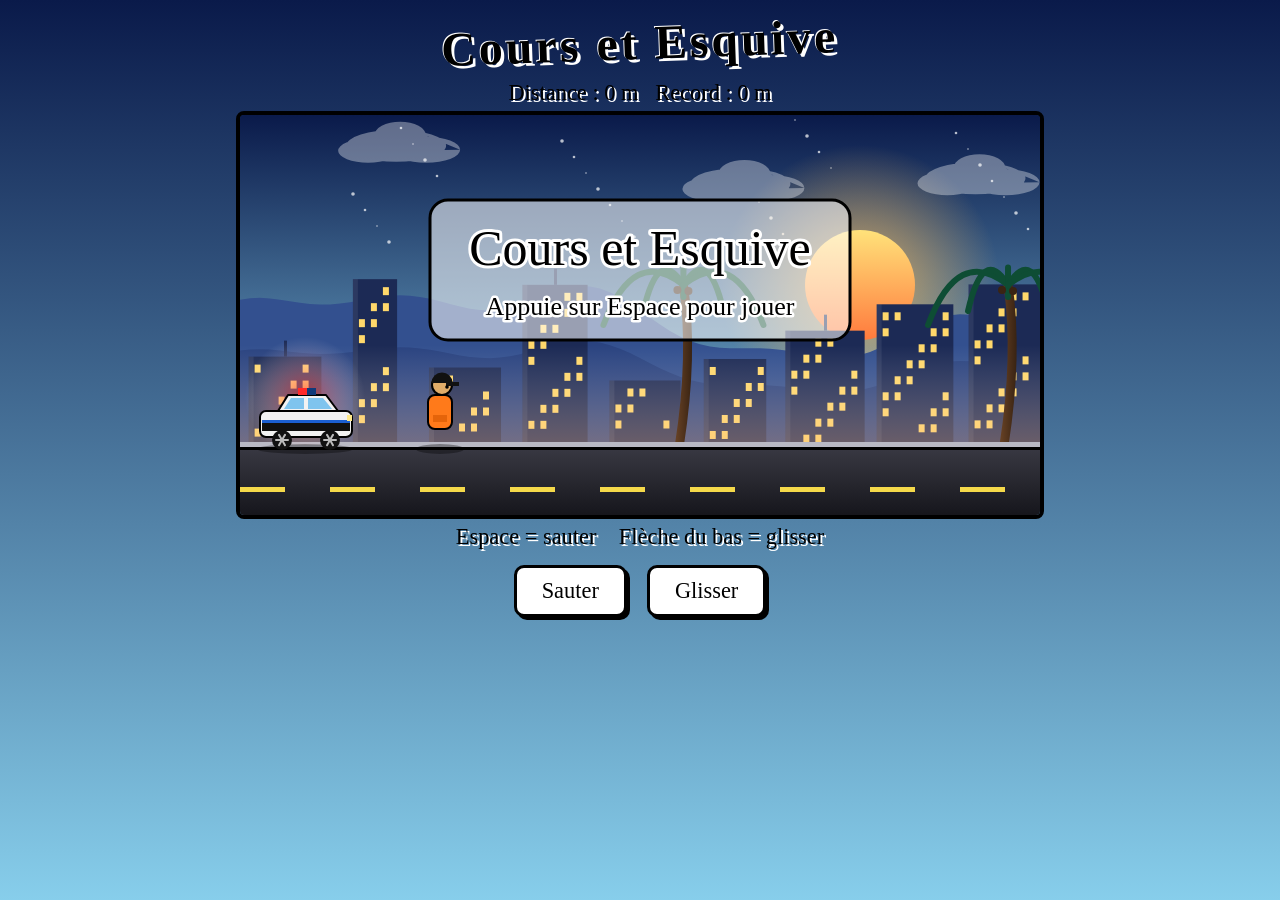
==== projet/index.html @ 305ef592 "Mardi 20 - fin de journée" ====
<!DOCTYPE html>
<html lang="fr">
<head>
  <meta charset="UTF-8">
  <meta name="viewport" content="width=device-width, initial-scale=1">
  <title>Cours et Esquive</title>
  <link rel="stylesheet" href="style.css">
</head>
<body>
  <h1>Cours et Esquive</h1>
  <p class="score">Distance : <span id="score">0</span> m &nbsp; Record : <span id="record">0</span> m</p>
  <canvas id="jeu" width="800" height="400"></canvas>
  <p class="aide">Espace = sauter &nbsp;&nbsp; Flèche du bas = glisser</p>
  <div class="boutons">
    <button id="btnSaut">Sauter</button>
    <button id="btnGlisse">Glisser</button>
  </div>
  <script src="script.js"></script>
</body>
</html>
---- projet/style.css ----
body {
  margin: 0;
  min-height: 100vh;
  display: flex;
  flex-direction: column;
  align-items: center;
  background: linear-gradient(to bottom, #0a1a4a, #87ceeb);
  color: #000;
  font-family: "Permanent Marker", "Marker Felt", "Segoe Print", "Chalkboard SE", Impact, cursive;
}

h1 {
  font-size: 3rem;
  margin: 15px 0 5px;
  transform: rotate(-2deg);
  letter-spacing: 3px;
  text-shadow: 3px 3px 0 #fff, -1px -1px 0 #fff;
}

.score, .aide {
  font-size: 1.4rem;
  margin: 5px;
  text-shadow: 2px 2px 0 #fff;
}

canvas {
  max-width: 95%;
  border: 4px solid #000;
  border-radius: 8px;
  background: transparent;
}

.boutons {
  display: flex;
  gap: 20px;
  margin-top: 10px;
}

button {
  font-family: inherit;
  font-size: 1.4rem;
  color: #000;
  background: #fff;
  border: 3px solid #000;
  border-radius: 10px;
  padding: 10px 25px;
  cursor: pointer;
  box-shadow: 3px 3px 0 #000;
}

button:active {
  transform: translate(2px, 2px);
  box-shadow: 1px 1px 0 #000;
}
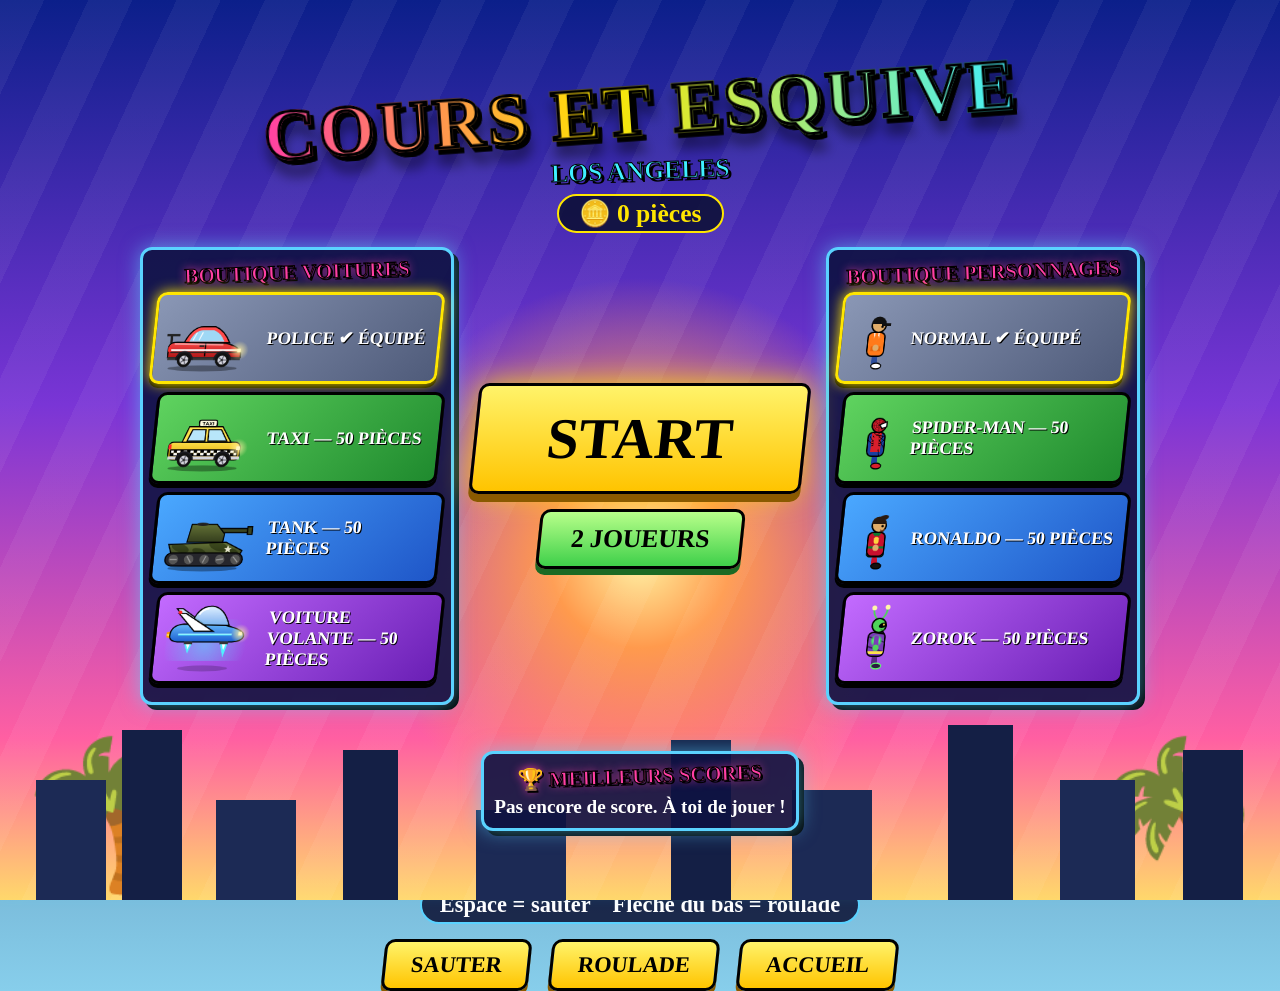
==== commit 8bf2b216: "Mercredi 21 - fin de journée" ====
--- a/projet/index.html
+++ b/projet/index.html
@@ -7,13 +7,41 @@
   <link rel="stylesheet" href="style.css">
 </head>
 <body>
+  <div id="accueil">
+    <span class="palmier gauche">🌴</span>
+    <span class="palmier droite">🌴</span>
+    <h2 class="titre-accueil">Cours et Esquive</h2>
+    <p class="lieu">Los Angeles</p>
+    <p class="pieces-accueil">🪙 <span id="piecesAccueil">0</span> pièces</p>
+    <div class="scene">
+      <section class="boutique">
+        <h3>Boutique voitures</h3>
+        <div id="listeVoitures"></div>
+      </section>
+      <div class="centre">
+        <button id="btnStart">START</button>
+        <button id="btn2Joueurs">2 JOUEURS</button>
+      </div>
+      <section class="boutique">
+        <h3>Boutique personnages</h3>
+        <div id="listePersos"></div>
+      </section>
+    </div>
+    <p id="messageBoutique"></p>
+    <section class="boutique tableau-scores">
+      <h3>🏆 Meilleurs scores</h3>
+      <div id="listeScores"></div>
+    </section>
+  </div>
   <h1>Cours et Esquive</h1>
-  <p class="score">Distance : <span id="score">0</span> m &nbsp; Record : <span id="record">0</span> m</p>
+  <p class="score">Distance : <span id="score">0</span> m &nbsp; Record : <span id="record">0</span> m &nbsp; Pièces : <span id="pieces">0</span></p>
   <canvas id="jeu" width="800" height="400"></canvas>
-  <p class="aide">Espace = sauter &nbsp;&nbsp; Flèche du bas = glisser</p>
+  <canvas id="jeu2" width="800" height="400" hidden></canvas>
+  <p class="aide" id="aide">Espace = sauter &nbsp;&nbsp; Flèche du bas = roulade</p>
   <div class="boutons">
     <button id="btnSaut">Sauter</button>
-    <button id="btnGlisse">Glisser</button>
+    <button id="btnGlisse">Roulade</button>
+    <button id="btnAccueil">Accueil</button>
   </div>
   <script src="script.js"></script>
 </body>
--- a/projet/style.css
+++ b/projet/style.css
@@ -52,3 +52,406 @@
   transform: translate(2px, 2px);
   box-shadow: 1px 1px 0 #000;
 }
+
+/* ---------- Page d'accueil : Los Angeles ---------- */
+#accueil {
+  position: fixed;
+  inset: 0;
+  z-index: 10;
+  display: flex;
+  flex-direction: column;
+  align-items: center;
+  justify-content: center;
+  overflow: hidden;
+  background:
+    radial-gradient(circle at 50% 62%, #ffe27a 0, #ff9a4d 90px, rgba(255, 122, 61, 0) 260px),
+    linear-gradient(to bottom, #0a1a4a, #8a44b8 45%, #ff7a3d 85%, #ffd86b);
+}
+
+/* les immeubles de la ville, en bas de l'écran */
+#accueil::after {
+  content: "";
+  position: absolute;
+  left: 0;
+  right: 0;
+  bottom: 0;
+  height: 200px;
+  background:
+    linear-gradient(#1c2a55, #1c2a55) 3% 100% / 70px 120px no-repeat,
+    linear-gradient(#141f45, #141f45) 10% 100% / 60px 170px no-repeat,
+    linear-gradient(#1c2a55, #1c2a55) 18% 100% / 80px 100px no-repeat,
+    linear-gradient(#141f45, #141f45) 28% 100% / 55px 150px no-repeat,
+    linear-gradient(#1c2a55, #1c2a55) 40% 100% / 90px 90px no-repeat,
+    linear-gradient(#141f45, #141f45) 55% 100% / 60px 160px no-repeat,
+    linear-gradient(#1c2a55, #1c2a55) 66% 100% / 80px 110px no-repeat,
+    linear-gradient(#141f45, #141f45) 78% 100% / 65px 175px no-repeat,
+    linear-gradient(#1c2a55, #1c2a55) 88% 100% / 75px 120px no-repeat,
+    linear-gradient(#141f45, #141f45) 97% 100% / 60px 150px no-repeat;
+  pointer-events: none;
+}
+
+#accueil.cache {
+  display: none;
+}
+
+.palmier {
+  position: absolute;
+  bottom: 0;
+  font-size: 9rem;
+  pointer-events: none;
+}
+
+.palmier.gauche { left: 1%; }
+.palmier.droite { right: 1%; }
+
+.titre-accueil {
+  position: relative;
+  z-index: 1;
+  margin: 0;
+  font-size: 3.5rem;
+  transform: rotate(-2deg);
+  letter-spacing: 3px;
+  color: #000;
+  text-shadow: 3px 3px 0 #fff, -1px -1px 0 #fff;
+}
+
+.lieu, .pieces-accueil {
+  position: relative;
+  z-index: 1;
+  margin: 4px;
+  font-size: 1.6rem;
+  color: #000;
+  text-shadow: 2px 2px 0 #fff;
+}
+
+.scene {
+  position: relative;
+  z-index: 1;
+  display: grid;
+  grid-template-columns: 1fr auto 1fr;
+  align-items: center;
+  gap: 20px;
+  width: 95%;
+  max-width: 1000px;
+  margin-top: 10px;
+}
+
+.boutique {
+  background: rgba(255, 255, 255, 0.8);
+  border: 3px solid #000;
+  border-radius: 12px;
+  padding: 10px;
+  box-shadow: 4px 4px 0 #000;
+}
+
+.boutique h3 {
+  margin: 0 0 8px;
+  text-align: center;
+  font-size: 1.3rem;
+}
+
+.boutique button {
+  display: block;
+  width: 100%;
+  margin-bottom: 8px;
+  font-size: 1.1rem;
+  padding: 8px 10px;
+}
+
+.boutique button.possede { background: #c8f7c5; }
+.boutique button.choisi { background: #ffd23f; }
+
+#btnStart {
+  font-size: 3rem;
+  padding: 25px 50px;
+  background: #ffd23f;
+  box-shadow: 6px 6px 0 #000;
+}
+
+#messageBoutique {
+  position: relative;
+  z-index: 1;
+  min-height: 1.6rem;
+  margin: 10px;
+  font-size: 1.3rem;
+  color: #000;
+  text-shadow: 2px 2px 0 #fff;
+}
+
+.tableau-scores {
+  position: relative;
+  z-index: 1;
+  min-width: 220px;
+  text-align: center;
+  font-size: 1.2rem;
+}
+
+/* ---------- Mode 2 joueurs : écran partagé en deux ---------- */
+.centre {
+  display: flex;
+  flex-direction: column;
+  align-items: center;
+  gap: 15px;
+}
+
+#btn2Joueurs {
+  font-size: 1.6rem;
+  padding: 12px 30px;
+  background: #7dff6b;
+}
+
+canvas[hidden] {
+  display: none;
+}
+
+body.deux h1,
+body.deux .score,
+body.deux #btnSaut,
+body.deux #btnGlisse {
+  display: none;
+}
+
+body.deux canvas {
+  height: 40vh;
+  width: auto;
+  max-width: 95%;
+  margin-top: 6px;
+}
+
+/* Écrans du mode 2 joueurs : on prend presque toute la hauteur de la fenêtre */
+body.deux canvas {
+  height: calc((100vh - 80px) / 2);
+  max-width: 100%;
+  object-fit: contain;
+  margin-top: 4px;
+  border-width: 3px;
+}
+
+body.deux .aide {
+  font-size: 1rem;
+  margin: 2px;
+}
+
+body.deux .boutons {
+  margin-top: 2px;
+}
+
+body.deux .boutons button {
+  font-size: 1rem;
+  padding: 3px 14px;
+}
+
+/* Mode 1 joueur : le jeu prend toute la hauteur de la fenêtre (plein écran) */
+body:not(.deux) canvas {
+  height: calc(100vh - 150px);
+  width: auto;
+  max-width: 100%;
+  object-fit: contain;
+}
+
+/* Mode 2 joueurs : deux bandes pleine largeur, l'écran est coupé en deux à l'horizontale */
+body.deux canvas {
+  width: 100vw;
+  max-width: none;
+  margin: 0;
+  border-radius: 0;
+  border-left: 0;
+  border-right: 0;
+}
+
+/* Aperçu des skins dans les boutiques */
+.boutique button {
+  display: flex;
+  align-items: center;
+  gap: 10px;
+  text-align: left;
+}
+
+#accueil .boutique canvas {
+  height: 70px;
+  width: auto;
+  max-width: none;
+  border: 0;
+  border-radius: 0;
+  margin: 0;
+  flex-shrink: 0;
+}
+
+/* ---------- Nouveau look : couleurs vives, gros contours, cartes brillantes ---------- */
+body, button, #accueil {
+  font-family: Impact, Haettenschweiler, "Arial Black", sans-serif;
+  letter-spacing: 1px;
+}
+
+/* le jeu : couleurs plus vives et cadre lumineux */
+#jeu, #jeu2 {
+  filter: saturate(1.3) contrast(1.05);
+  border-color: #fff;
+  box-shadow: 0 0 0 4px #000, 0 0 25px rgba(90, 200, 255, 0.8);
+}
+
+h1 {
+  font-style: italic;
+  text-transform: uppercase;
+  color: #ffe600;
+  text-shadow: 3px 3px 0 #000, -2px -2px 0 #000, 2px -2px 0 #000, -2px 2px 0 #000, 0 6px 0 #1b2a8a;
+}
+
+/* compteurs en forme de pastille */
+.score, .aide {
+  background: rgba(10, 15, 50, 0.85);
+  color: #fff;
+  text-shadow: none;
+  border: 2px solid #5ad2ff;
+  border-radius: 20px;
+  padding: 4px 18px;
+  font-style: italic;
+}
+
+/* boutons : jaune brillant, penchés, avec une ombre épaisse */
+button {
+  background: linear-gradient(#fff36a, #ffc400);
+  border: 3px solid #000;
+  box-shadow: 0 5px 0 #8a5a00;
+  font-style: italic;
+  text-transform: uppercase;
+  transform: skewX(-6deg);
+  transition: transform 0.1s;
+}
+
+button:hover {
+  transform: skewX(-6deg) scale(1.05);
+}
+
+button:active {
+  transform: skewX(-6deg) translateY(4px);
+  box-shadow: 0 1px 0 #8a5a00;
+}
+
+/* page d'accueil */
+#accueil {
+  background:
+    repeating-linear-gradient(115deg, rgba(255, 255, 255, 0.05) 0 40px, rgba(255, 255, 255, 0) 40px 80px),
+    radial-gradient(circle at 50% 62%, #fff2a0 0, #ff9a4d 90px, rgba(255, 122, 61, 0) 280px),
+    linear-gradient(to bottom, #0b1f8a, #7a35d6 45%, #ff5fa2 82%, #ffd86b);
+}
+
+.titre-accueil {
+  font-size: 4.5rem;
+  font-style: italic;
+  text-transform: uppercase;
+  color: #ffe600;
+  text-shadow: 4px 4px 0 #000, -3px -3px 0 #000, 3px -3px 0 #000, -3px 3px 0 #000, 0 9px 0 #1b2a8a;
+}
+
+.lieu {
+  font-style: italic;
+  text-transform: uppercase;
+  color: #fff;
+  text-shadow: 2px 2px 0 #000, -1px -1px 0 #000;
+}
+
+.pieces-accueil {
+  background: rgba(10, 15, 50, 0.85);
+  color: #ffe600;
+  text-shadow: none;
+  border: 2px solid #ffe600;
+  border-radius: 22px;
+  padding: 2px 20px;
+}
+
+/* boutiques : panneau sombre et cartes de couleur selon la rareté */
+#accueil .boutique {
+  background: rgba(14, 18, 66, 0.9);
+  color: #fff;
+  border: 3px solid #5ad2ff;
+  box-shadow: 0 0 20px rgba(90, 210, 255, 0.6), 5px 5px 0 #000;
+}
+
+#accueil .boutique h3 {
+  color: #ffe600;
+  font-style: italic;
+  text-transform: uppercase;
+  text-shadow: 2px 2px 0 #000;
+}
+
+#accueil .boutique button {
+  color: #fff;
+  text-shadow: 1px 1px 0 #000;
+  border: 3px solid #000;
+  box-shadow: 0 4px 0 #000;
+}
+
+#accueil .boutique button:nth-child(1) { background: linear-gradient(135deg, #8a97b5, #4f5b7a); }  /* commun */
+#accueil .boutique button:nth-child(2) { background: linear-gradient(135deg, #5fd35f, #1f8a2e); }  /* peu commun */
+#accueil .boutique button:nth-child(3) { background: linear-gradient(135deg, #4aa8ff, #1f56c8); }  /* rare */
+#accueil .boutique button:nth-child(4) { background: linear-gradient(135deg, #c36bff, #6a1fb5); }  /* épique */
+
+#accueil .boutique button.possede { border-color: #7dff6b; }
+
+#accueil .boutique button.choisi {
+  border-color: #ffe600;
+  box-shadow: 0 0 14px #ffe600, 0 4px 0 #000;
+}
+
+#btnStart {
+  font-size: 3.6rem;
+  padding: 20px 70px;
+  color: #000;
+  background: linear-gradient(#fff36a, #ffc400);
+  box-shadow: 0 8px 0 #8a5a00, 0 0 30px rgba(255, 230, 0, 0.8);
+}
+
+#btn2Joueurs {
+  color: #000;
+  background: linear-gradient(#b8ff8a, #3fd04a);
+  box-shadow: 0 6px 0 #1b6a24;
+}
+
+#messageBoutique {
+  color: #fff;
+  font-style: italic;
+  text-shadow: 2px 2px 0 #000;
+}
+
+/* ---------- Écriture graffiti (style rue de Los Angeles) ---------- */
+body, button, #accueil {
+  font-family: "Permanent Marker", "Ink Free", "Segoe Print", "Marker Felt", "Comic Sans MS", cursive;
+  font-weight: bold;
+  letter-spacing: 0;
+}
+
+/* gros titres : lettres de bombe de peinture, remplies de couleurs avec un contour noir */
+.titre-accueil, h1 {
+  font-style: normal;
+  text-transform: uppercase;
+  transform: rotate(-4deg);
+  background: linear-gradient(90deg, #ff3fa4, #ffe600 45%, #3ff0ff);
+  -webkit-background-clip: text;
+  background-clip: text;
+  color: transparent;
+  -webkit-text-stroke: 3px #000;
+  paint-order: stroke fill;
+  text-shadow: none;
+  filter: drop-shadow(4px 5px 0 #000) drop-shadow(0 12px 6px rgba(0, 0, 0, 0.4));
+}
+
+.lieu {
+  font-style: normal;
+  color: #3ff0ff;
+  -webkit-text-stroke: 1px #000;
+  transform: rotate(-2deg);
+  text-shadow: 3px 3px 0 #000;
+}
+
+#accueil .boutique h3 {
+  font-style: normal;
+  color: #ff3fa4;
+  -webkit-text-stroke: 1px #000;
+  text-shadow: 2px 2px 0 #000, 0 0 10px #ff3fa4;
+  transform: rotate(-2deg);
+}
+
+button, .score, .aide, #messageBoutique {
+  font-style: normal;
+}
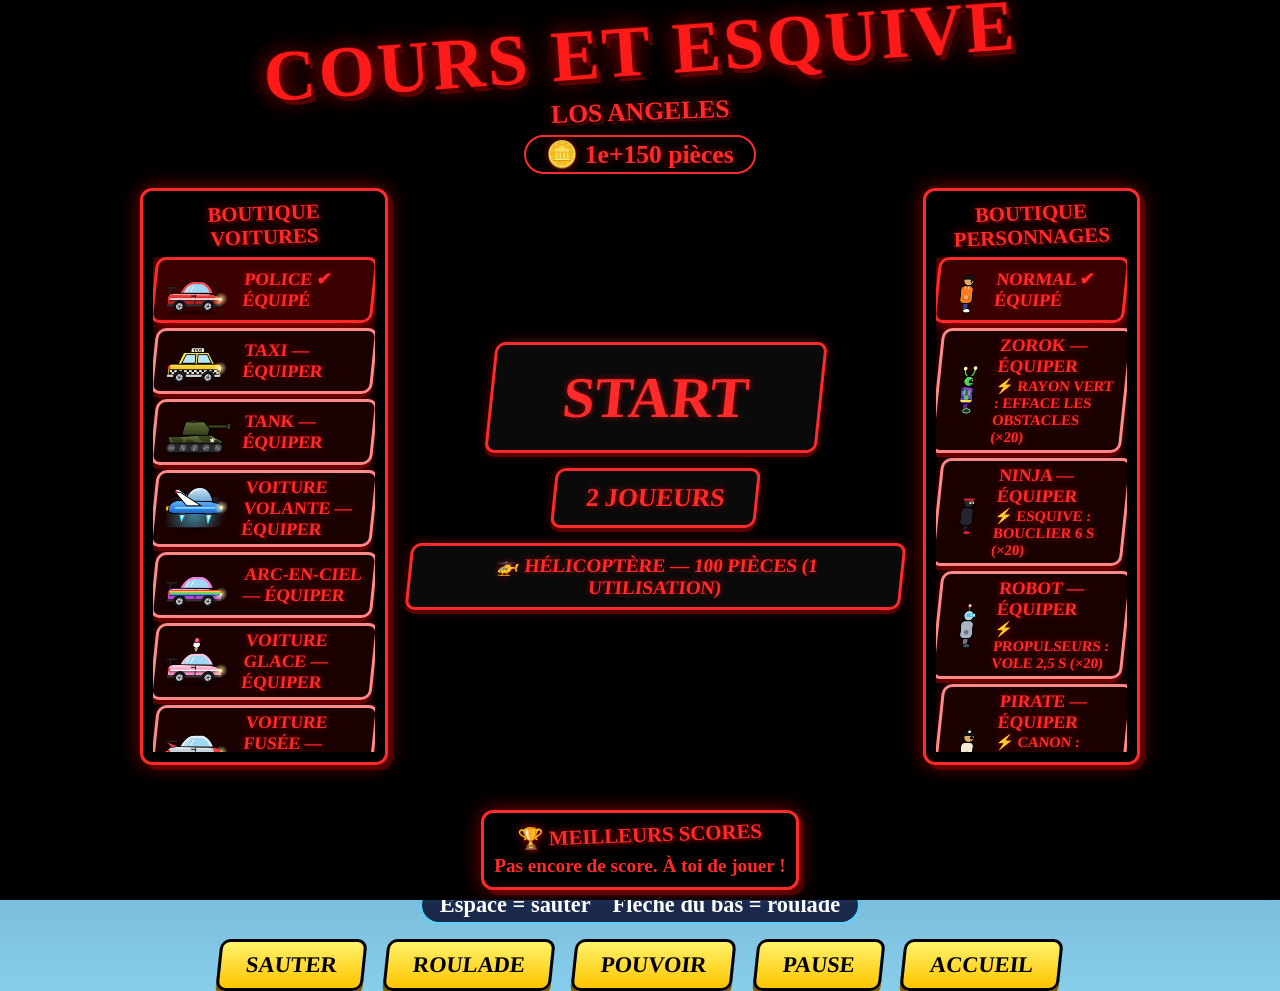
==== commit a2703d60: "jeudi 22 fin" ====
--- a/projet/index.html
+++ b/projet/index.html
@@ -8,10 +8,8 @@
 </head>
 <body>
   <div id="accueil">
-    <span class="palmier gauche">🌴</span>
-    <span class="palmier droite">🌴</span>
     <h2 class="titre-accueil">Cours et Esquive</h2>
-    <p class="lieu">Los Angeles</p>
+    <p class="lieu" id="lieuAccueil">Los Angeles</p>
     <p class="pieces-accueil">🪙 <span id="piecesAccueil">0</span> pièces</p>
     <div class="scene">
       <section class="boutique">
@@ -21,6 +19,7 @@
       <div class="centre">
         <button id="btnStart">START</button>
         <button id="btn2Joueurs">2 JOUEURS</button>
+        <button id="btnAcheterHelico">Hélicoptère</button>
       </div>
       <section class="boutique">
         <h3>Boutique personnages</h3>
@@ -34,14 +33,21 @@
     </section>
   </div>
   <h1>Cours et Esquive</h1>
-  <p class="score">Distance : <span id="score">0</span> m &nbsp; Record : <span id="record">0</span> m &nbsp; Pièces : <span id="pieces">0</span></p>
+  <p class="score">Distance : <span id="score">0</span> m &nbsp; Record : <span id="record">0</span> m &nbsp; Pièces : <span id="pieces">0</span> &nbsp; Pouvoir (M) : <span id="pouvoir">-</span></p>
   <canvas id="jeu" width="800" height="400"></canvas>
   <canvas id="jeu2" width="800" height="400" hidden></canvas>
   <p class="aide" id="aide">Espace = sauter &nbsp;&nbsp; Flèche du bas = roulade</p>
   <div class="boutons">
     <button id="btnSaut">Sauter</button>
     <button id="btnGlisse">Roulade</button>
+    <button id="btnPouvoir">Pouvoir</button>
+    <button id="btnHelico">Hélico (C)</button>
+    <button id="btnPause">Pause</button>
     <button id="btnAccueil">Accueil</button>
+  </div>
+  <div id="finPartie" hidden>
+    <button id="btnRejouer">Rejouer</button>
+    <button id="btnQuitter">Quitter</button>
   </div>
   <script src="script.js"></script>
 </body>
--- a/projet/style.css
+++ b/projet/style.css
@@ -206,6 +206,8 @@
 
 body.deux h1,
 body.deux .score,
+body.deux #btnPouvoir,
+body.deux #btnHelico,
 body.deux #btnSaut,
 body.deux #btnGlisse {
   display: none;
@@ -267,8 +269,19 @@
   text-align: left;
 }
 
+/* avec 7 skins par boutique, la page peut défiler et les cartes sont plus basses */
+#accueil {
+  overflow-y: auto;
+  justify-content: safe center;
+}
+
+#accueil .boutique button {
+  margin-bottom: 5px;
+  padding: 4px 10px;
+}
+
 #accueil .boutique canvas {
-  height: 70px;
+  height: 52px;
   width: auto;
   max-width: none;
   border: 0;
@@ -386,6 +399,18 @@
 #accueil .boutique button:nth-child(2) { background: linear-gradient(135deg, #5fd35f, #1f8a2e); }  /* peu commun */
 #accueil .boutique button:nth-child(3) { background: linear-gradient(135deg, #4aa8ff, #1f56c8); }  /* rare */
 #accueil .boutique button:nth-child(4) { background: linear-gradient(135deg, #c36bff, #6a1fb5); }  /* épique */
+
+#accueil .boutique button:nth-child(5) { background: linear-gradient(135deg, #ff9a3f, #c24a00); }  /* légendaire */
+#accueil .boutique button:nth-child(6) { background: linear-gradient(135deg, #ff6b8a, #b5173f); }
+#accueil .boutique button:nth-child(7) { background: linear-gradient(135deg, #3fe0d0, #0a7f8a); }
+
+#accueil .boutique button:nth-child(n+8) { background: linear-gradient(135deg, #6a7ab5, #2f3a7a); }
+
+/* les listes sont longues : elles défilent */
+#listePersos, #listeVoitures {
+  max-height: 55vh;
+  overflow-y: auto;
+}
 
 #accueil .boutique button.possede { border-color: #7dff6b; }
 
@@ -455,3 +480,119 @@
 button, .score, .aide, #messageBoutique {
   font-style: normal;
 }
+
+/* Boutons Rejouer / Quitter quand la partie est perdue */
+#finPartie {
+  position: fixed;
+  left: 50%;
+  transform: translateX(-50%);
+  z-index: 5;
+  display: flex;
+  gap: 20px;
+}
+
+#finPartie[hidden] {
+  display: none;
+}
+
+#btnRejouer {
+  background: linear-gradient(#b8ff8a, #3fd04a);
+  box-shadow: 0 5px 0 #1b6a24;
+}
+
+/* Bouton d'achat de l'hélicoptère sur la page d'accueil */
+#btnAcheterHelico {
+  font-size: 1.2rem;
+  padding: 8px 18px;
+  color: #000;
+}
+
+#btnAcheterHelico.possede {
+  background: linear-gradient(#c8f7c5, #5fd35f);
+}
+
+/* ---------- Menu : fond noir, écriture rouge en graffiti ---------- */
+#accueil {
+  background: #000;
+}
+
+#accueil::after {
+  display: none;   /* plus d'immeubles : le fond est tout noir */
+}
+
+#accueil, #accueil button {
+  font-family: "Permanent Marker", "Ink Free", "Segoe Print", "Marker Felt", "Comic Sans MS", cursive;
+}
+
+/* gros titre : lettres rouges de bombe de peinture, avec une lueur */
+.titre-accueil {
+  background: none;
+  -webkit-background-clip: border-box;
+  background-clip: border-box;
+  color: #ff1a1a;
+  -webkit-text-stroke: 2px #4a0000;
+  paint-order: stroke fill;
+  text-shadow: 4px 5px 0 #5a0000, 0 0 22px rgba(255, 0, 0, 0.75);
+  filter: none;
+}
+
+.lieu {
+  color: #ff2a2a;
+  -webkit-text-stroke: 0;
+  text-shadow: 3px 3px 0 #4a0000, 0 0 12px rgba(255, 0, 0, 0.6);
+}
+
+.pieces-accueil {
+  background: #000;
+  color: #ff2a2a;
+  border-color: #ff2a2a;
+  text-shadow: 0 0 8px rgba(255, 0, 0, 0.6);
+}
+
+#accueil .boutique {
+  background: #000;
+  color: #ff2a2a;
+  border-color: #ff2a2a;
+  box-shadow: 0 0 20px rgba(255, 0, 0, 0.5), 5px 5px 0 #3a0000;
+}
+
+#accueil .boutique h3 {
+  color: #ff2a2a;
+  -webkit-text-stroke: 0;
+  text-shadow: 2px 2px 0 #4a0000, 0 0 10px rgba(255, 0, 0, 0.7);
+}
+
+/* tous les boutons du menu : noirs, écriture et contour rouges */
+#accueil button,
+#accueil .boutique button:nth-child(n) {
+  background: #0a0a0a;
+  color: #ff2a2a;
+  border: 3px solid #ff2a2a;
+  box-shadow: 0 4px 0 #5a0000, 0 0 12px rgba(255, 0, 0, 0.35);
+  text-shadow: 0 0 6px rgba(255, 0, 0, 0.6);
+}
+
+#accueil .boutique button.possede {
+  background: #1a0000;
+  border-color: #ff8a8a;
+}
+
+#accueil .boutique button.choisi {
+  background: #3a0000;
+  border-color: #ff2a2a;
+  box-shadow: 0 0 18px #ff0000, 0 4px 0 #000;
+}
+
+#accueil #btnAcheterHelico.possede {
+  background: #1a0000;
+  border-color: #ff8a8a;
+}
+
+#btnStart {
+  box-shadow: 0 8px 0 #5a0000, 0 0 30px rgba(255, 0, 0, 0.6);
+}
+
+#messageBoutique {
+  color: #ff2a2a;
+  text-shadow: 2px 2px 0 #4a0000, 0 0 10px rgba(255, 0, 0, 0.5);
+}
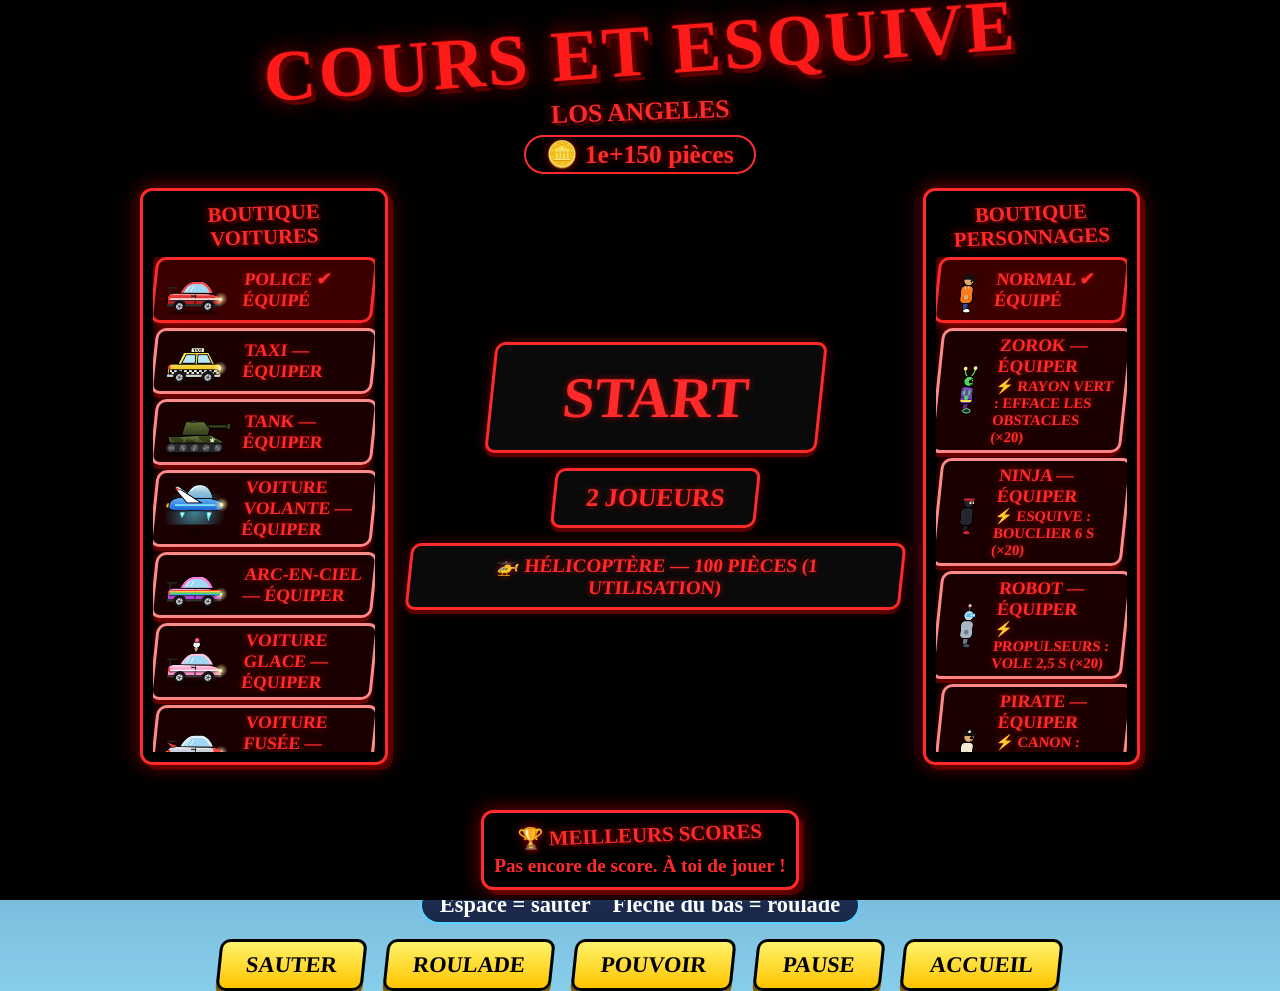
==== commit 51bd2589: "Version mobile (ajout de l'animateur) Co-Authored-By: Claude Opus 5.5 <noreply@anthropic.com>" ====
--- a/projet/index.html
+++ b/projet/index.html
@@ -5,6 +5,7 @@
   <meta name="viewport" content="width=device-width, initial-scale=1">
   <title>Cours et Esquive</title>
   <link rel="stylesheet" href="style.css">
+  <link rel="stylesheet" href="mobile.css">
 </head>
 <body>
   <div id="accueil">
@@ -50,5 +51,6 @@
     <button id="btnQuitter">Quitter</button>
   </div>
   <script src="script.js"></script>
+  <script src="mobile.js"></script>
 </body>
 </html>
--- a/projet/mobile.css
+++ b/projet/mobile.css
@@ -0,0 +1,250 @@
+/* Version mobile : ces règles ne servent que sur écran tactile (classe « tactile » posée par mobile.js).
+   --s = réduction de la page, --u = 1 pixel de l'écran dans la page réduite. */
+
+html.tactile {
+  overflow: hidden;
+}
+
+/* toute la page est réduite d'un coup ; sa taille visible est exactement celle de l'écran */
+html.tactile body {
+  box-sizing: border-box;
+  width: var(--largeur);
+  height: var(--hauteur);
+  min-height: 0;
+  padding: var(--marge-haut) var(--marge-droite) var(--marge-bas) var(--marge-gauche);
+  justify-content: center;
+  overflow: hidden;
+  transform: scale(var(--s));
+  transform-origin: 0 0;
+}
+
+html.tactile.mesure body {
+  width: var(--largeur-mesure);
+  height: auto;
+  padding: 0;
+  transform: none;
+  justify-content: flex-start;
+}
+
+/* le jeu garde sa taille d'origine (800 × 400) : c'est la page entière qui est réduite */
+html.tactile #jeu,
+html.tactile #jeu2 {
+  width: auto;
+  height: auto;
+  max-width: none;
+}
+
+html.tactile button {
+  touch-action: manipulation;
+  -webkit-user-select: none;
+  user-select: none;
+  -webkit-touch-callout: none;
+}
+
+/* ---------- Menu : en portrait, START, puis les deux boutiques, l'un sous l'autre ---------- */
+html.tactile[data-sens="portrait"] .scene {
+  grid-template-columns: 1fr;
+}
+
+html.tactile[data-sens="portrait"] .centre {
+  order: -1;
+}
+
+/* le grand titre est penché : un peu de place autour pour qu'il ne soit pas coupé sur un petit écran */
+html.tactile #accueil {
+  padding: 24px 16px 0;
+}
+
+/* ---------- Boutons des jeunes, agrandis et placés à côté du jeu ---------- */
+html.tactile[data-ecran="jeu1"] .boutons button,
+html.tactile[data-ecran="jeu2"] #btnPause,
+html.tactile[data-ecran="jeu2"] #btnAccueil {
+  position: fixed;
+  z-index: 15;
+  box-sizing: border-box;
+  margin: 0;
+  padding: 0;
+  font-size: calc(18 * var(--u));
+  border-width: calc(3 * var(--u));
+}
+
+html.tactile[data-ecran="jeu1"] #btnSaut,
+html.tactile[data-ecran="jeu1"] #btnGlisse {
+  font-size: calc(22 * var(--u));
+}
+
+html.tactile #btnPause,
+html.tactile #btnAccueil {
+  font-size: calc(15 * var(--u));
+}
+
+/* 1 joueur, portrait : une bande en bas de l'écran */
+html.tactile[data-ecran="jeu1"][data-sens="portrait"] #btnPause,
+html.tactile[data-ecran="jeu1"][data-sens="portrait"] #btnAccueil {
+  bottom: calc(154 * var(--u));
+  width: 28%;
+  height: calc(44 * var(--u));
+}
+html.tactile[data-ecran="jeu1"][data-sens="portrait"] #btnPause { left: calc(12 * var(--u)); }
+html.tactile[data-ecran="jeu1"][data-sens="portrait"] #btnAccueil { right: calc(12 * var(--u)); }
+
+html.tactile[data-ecran="jeu1"][data-sens="portrait"] #btnGlisse,
+html.tactile[data-ecran="jeu1"][data-sens="portrait"] #btnSaut {
+  bottom: calc(12 * var(--u));
+  width: 30%;
+  height: calc(130 * var(--u));
+}
+html.tactile[data-ecran="jeu1"][data-sens="portrait"] #btnGlisse { left: calc(12 * var(--u)); }
+html.tactile[data-ecran="jeu1"][data-sens="portrait"] #btnSaut { right: calc(12 * var(--u)); }
+
+html.tactile[data-ecran="jeu1"][data-sens="portrait"] #btnPouvoir,
+html.tactile[data-ecran="jeu1"][data-sens="portrait"] #btnHelico {
+  left: 36%;
+  width: 28%;
+  height: calc(61 * var(--u));
+}
+html.tactile[data-ecran="jeu1"][data-sens="portrait"] #btnPouvoir { bottom: calc(81 * var(--u)); }
+html.tactile[data-ecran="jeu1"][data-sens="portrait"] #btnHelico { bottom: calc(12 * var(--u)); }
+
+/* 1 joueur, paysage : une colonne de chaque côté */
+html.tactile[data-ecran="jeu1"][data-sens="paysage"] .boutons button {
+  width: calc(120 * var(--u));
+}
+html.tactile[data-ecran="jeu1"][data-sens="paysage"] #btnPause,
+html.tactile[data-ecran="jeu1"][data-sens="paysage"] #btnPouvoir,
+html.tactile[data-ecran="jeu1"][data-sens="paysage"] #btnGlisse { left: calc(16 * var(--u)); }
+html.tactile[data-ecran="jeu1"][data-sens="paysage"] #btnAccueil,
+html.tactile[data-ecran="jeu1"][data-sens="paysage"] #btnHelico,
+html.tactile[data-ecran="jeu1"][data-sens="paysage"] #btnSaut { right: calc(16 * var(--u)); }
+
+html.tactile[data-ecran="jeu1"][data-sens="paysage"] #btnPause,
+html.tactile[data-ecran="jeu1"][data-sens="paysage"] #btnAccueil {
+  top: calc(10 * var(--u));
+  height: calc(40 * var(--u));
+}
+html.tactile[data-ecran="jeu1"][data-sens="paysage"] #btnPouvoir,
+html.tactile[data-ecran="jeu1"][data-sens="paysage"] #btnHelico {
+  top: calc(62 * var(--u));
+  height: calc(70 * var(--u));
+}
+html.tactile[data-ecran="jeu1"][data-sens="paysage"] #btnGlisse,
+html.tactile[data-ecran="jeu1"][data-sens="paysage"] #btnSaut {
+  bottom: calc(16 * var(--u));
+  height: calc(100% - 160 * var(--u));
+  max-height: calc(220 * var(--u));
+}
+
+/* 2 joueurs : Pause et Accueil des jeunes */
+html.tactile[data-ecran="jeu2"] #btnPause,
+html.tactile[data-ecran="jeu2"] #btnAccueil {
+  height: calc(40 * var(--u));
+}
+html.tactile[data-ecran="jeu2"][data-sens="portrait"] #btnPause,
+html.tactile[data-ecran="jeu2"][data-sens="portrait"] #btnAccueil {
+  bottom: calc(124 * var(--u));
+  width: 40%;
+}
+html.tactile[data-ecran="jeu2"][data-sens="portrait"] #btnPause { left: calc(12 * var(--u)); }
+html.tactile[data-ecran="jeu2"][data-sens="portrait"] #btnAccueil { right: calc(12 * var(--u)); }
+
+html.tactile[data-ecran="jeu2"][data-sens="paysage"] #btnPause,
+html.tactile[data-ecran="jeu2"][data-sens="paysage"] #btnAccueil {
+  top: calc(8 * var(--u));
+  width: calc(114 * var(--u));
+}
+html.tactile[data-ecran="jeu2"][data-sens="paysage"] #btnPause { left: calc(8 * var(--u)); }
+html.tactile[data-ecran="jeu2"][data-sens="paysage"] #btnAccueil { right: calc(8 * var(--u)); }
+
+/* Rejouer / Quitter : même place que dans le jeu, en taille confortable */
+html.tactile #finPartie {
+  top: var(--fin-haut) !important;
+  gap: calc(16 * var(--u));
+}
+
+html.tactile #finPartie button {
+  font-size: calc(20 * var(--u));
+  padding: calc(8 * var(--u)) calc(22 * var(--u));
+  border-width: calc(3 * var(--u));
+}
+
+/* ---------- Commandes tactiles du mode 2 joueurs (ajoutées par mobile.js) ---------- */
+#mobileCommandes {
+  display: none;
+}
+
+html.tactile[data-ecran="jeu2"] #mobileCommandes {
+  display: block;
+}
+
+.mobile-groupe {
+  position: fixed;
+  z-index: 20;
+  box-sizing: border-box;
+  display: flex;
+  flex-direction: column;
+  gap: 4px;
+  padding: 4px 10px 10px;
+  touch-action: none;
+  -webkit-user-select: none;
+  user-select: none;
+  -webkit-touch-callout: none;
+}
+
+.mobile-titre {
+  color: #fff;
+  font-family: "Permanent Marker", "Ink Free", "Segoe Print", "Marker Felt", "Comic Sans MS", cursive;
+  font-size: 14px;
+  line-height: 16px;
+  text-align: center;
+  text-shadow: 1px 1px 0 #000;
+}
+
+.mobile-rangee {
+  flex: 1;
+  display: flex;
+  gap: 8px;
+  min-height: 0;
+}
+
+.mobile-groupe button {
+  flex: 1 1 0;
+  min-width: 0;
+  min-height: 0;
+  margin: 0;
+  padding: 0;
+  font-size: 17px;
+  touch-action: none;
+}
+
+.mobile-groupe button.appuye {
+  transform: skewX(-6deg) translateY(4px);
+  box-shadow: 0 1px 0 #8a5a00;
+}
+
+html[data-sens="portrait"] .mobile-groupe {
+  left: 0;
+  right: 0;
+  height: 120px;
+}
+
+html[data-sens="portrait"] .mobile-groupe[data-joueur="1"] { top: 0; }
+html[data-sens="portrait"] .mobile-groupe[data-joueur="2"] { bottom: 0; }
+
+html[data-sens="paysage"] .mobile-groupe {
+  top: 52px;
+  bottom: 0;
+  width: 130px;
+  padding: 4px 8px 8px;
+}
+
+html[data-sens="paysage"] .mobile-rangee {
+  flex-direction: column;
+  justify-content: flex-end;
+}
+
+html[data-sens="paysage"] .mobile-groupe button {
+  max-height: 110px;
+}
+
+html[data-sens="paysage"] .mobile-groupe[data-joueur="1"] { left: 0; }
+html[data-sens="paysage"] .mobile-groupe[data-joueur="2"] { right: 0; }
